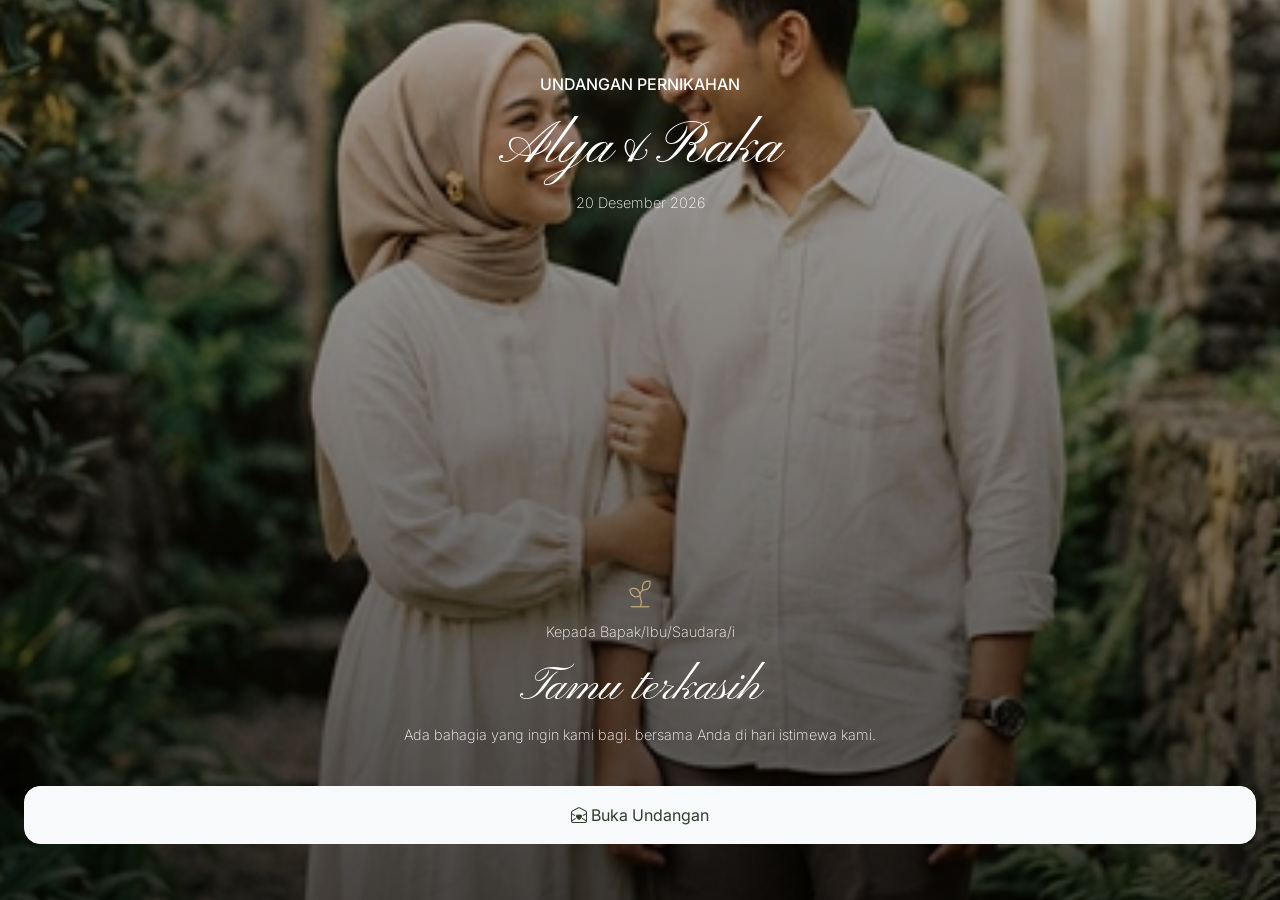
==== landingpage.html @ 9f3cafc7 "first commit" ====
<!DOCTYPE html>
<html lang="en">
<head>
   <meta charset="UTF-8">
   <meta name="viewport" content="width=device-width, initial-scale=1.0">
   <title>Undangan Pernikahan</title>
   <link rel="preconnect" href="https://fonts.googleapis.com">
   <link rel="preconnect" href="https://fonts.gstatic.com" crossorigin>
   <link href="https://fonts.googleapis.com/css2?family=Inter:ital,opsz,wght@0,14..32,100..900;1,14..32,100..900&family=Pinyon+Script&display=swap" rel="stylesheet">
   <link rel="stylesheet" href="bootstrap-5.3.8-dist/css/bootstrap.min.css">
   <link rel="stylesheet" href="bootstrap-icons-1.13.1/bootstrap-icons.css">
   <link rel="stylesheet" href="css/landingpage.css">
</head>
<body>
    <section class="hero-section d-flex flex-column align-items-center justify-content-between text-center text-white py-5 vh-100">
        <div class="top-content mt-4">
            <p style="font-size:1rem; font-weight:500;">UNDANGAN PERNIKAHAN</p>
            <h1 class="font-serif" style="font-size: 60px;">Alya&Raka</h1>
            <p>20 Desember 2026</p>
        </div>
        <div class="button-content mb-2 px-4 w-100">
            <img src="images/sprout.png" style="padding-bottom: 10px;">
            <p>Kepada Bapak/Ibu/Saudara/i</p>
            <p class="h1 font-serif" style="font-size: 3rem;">Tamu terkasih</p>
            <p class="pb-4">Ada bahagia yang ingin kami bagi. bersama Anda di hari istimewa kami.</p>
            <button class="btn btn-light py-3 w-100 rounded-4" style="color: #303E2E;"><i class="bi bi-envelope-open-heart"></i> Buka Undangan</button>
        </div>

    </section>
   
</body>
</html>
---- css/landingpage.css ----
body {
    font-family: 'Inter', sans-serif;
    font-weight: 200;
    font-size:0.9rem;
}

.font-serif {
    font-family: "Pinyon Script", cursive;
    font-weight: 400;
}

.bttmfnt {
    font-weight:200;
    font-size:0.75
}
.hero-section {
    background-image: linear-gradient(to bottom, rgba(0, 0, 0, 0.3), rgba(0, 0, 0, 0.7)), url('../images/landingpage.png');
    background-size: cover;
    background-position: center;
    background-repeat: no-repeat;
}

@media (min-width: 768px) {
    .hero-section {
        background-image: linear-gradient(to bottom, rgba(0, 0, 0, 0.3), rgba(0, 0, 0, 0.7)), url('../images/landingpagepot.png');
    }
    
    .hero-section .display-1 {
        font-size: 5.5rem; 
    }
}
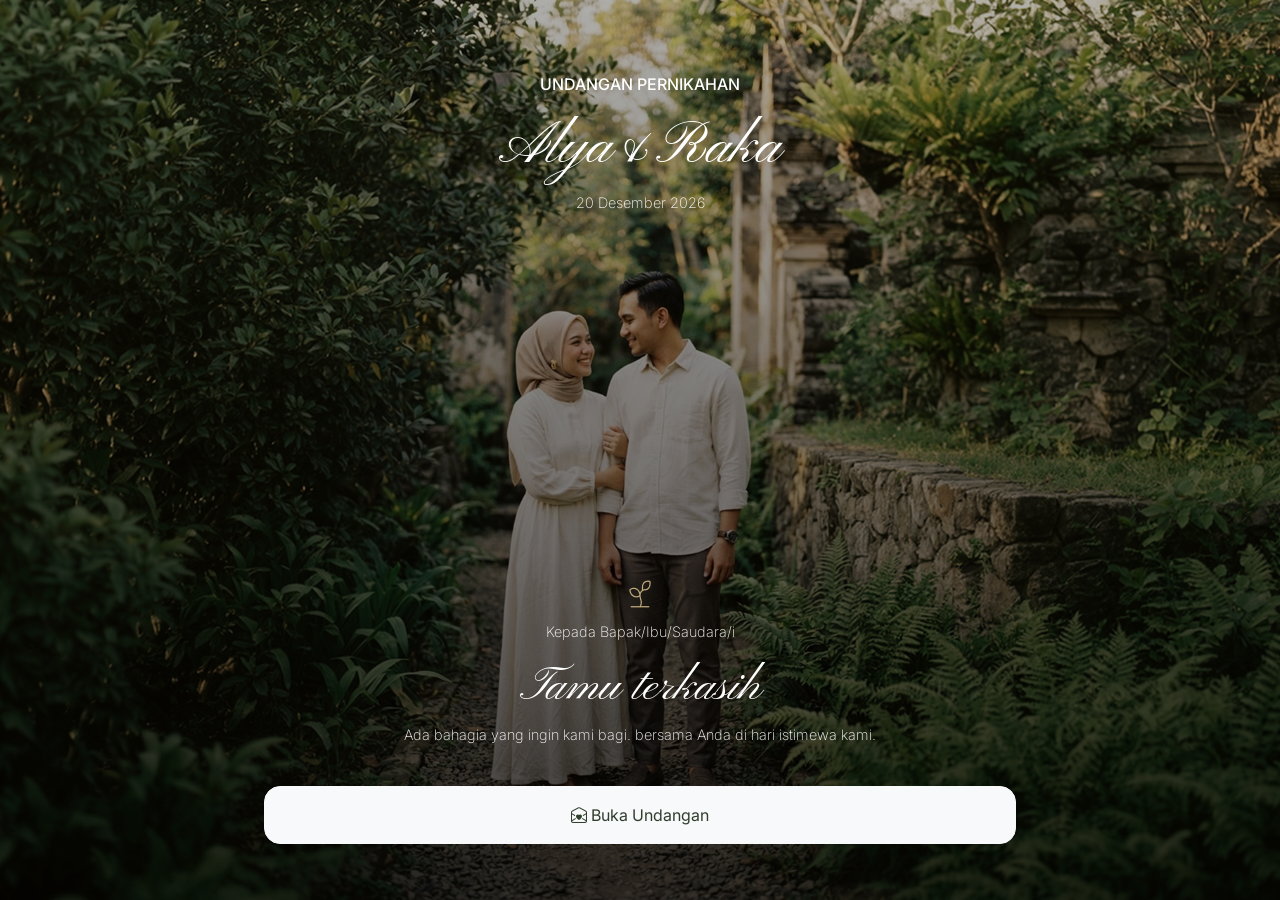
==== commit 634c0e82: "LANDING PAGE RESPONSIVE BOSQ" ====
--- a/landingpage.html
+++ b/landingpage.html
@@ -18,7 +18,7 @@
             <h1 class="font-serif" style="font-size: 60px;">Alya&Raka</h1>
             <p>20 Desember 2026</p>
         </div>
-        <div class="button-content mb-2 px-4 w-100">
+        <div class="button-content mb-2 px-4 w-100 mx-auto" style="max-width: 50rem;">
             <img src="images/sprout.png" style="padding-bottom: 10px;">
             <p>Kepada Bapak/Ibu/Saudara/i</p>
             <p class="h1 font-serif" style="font-size: 3rem;">Tamu terkasih</p>
--- a/css/landingpage.css
+++ b/css/landingpage.css
@@ -15,7 +15,7 @@
     font-size:0.75
 }
 .hero-section {
-    background-image: linear-gradient(to bottom, rgba(0, 0, 0, 0.3), rgba(0, 0, 0, 0.7)), url('../images/landingpage.png');
+    background-image: linear-gradient(to bottom, rgba(0, 0, 0, 0.3), rgba(0, 0, 0, 0.7)), url('../images/landingpagepot.png');
     background-size: cover;
     background-position: center;
     background-repeat: no-repeat;
@@ -23,7 +23,7 @@
 
 @media (min-width: 768px) {
     .hero-section {
-        background-image: linear-gradient(to bottom, rgba(0, 0, 0, 0.3), rgba(0, 0, 0, 0.7)), url('../images/landingpagepot.png');
+        background-image: linear-gradient(to bottom, rgba(0, 0, 0, 0.3), rgba(0, 0, 0, 0.7)), url('../images/landingpage.png');
     }
     
     .hero-section .display-1 {
